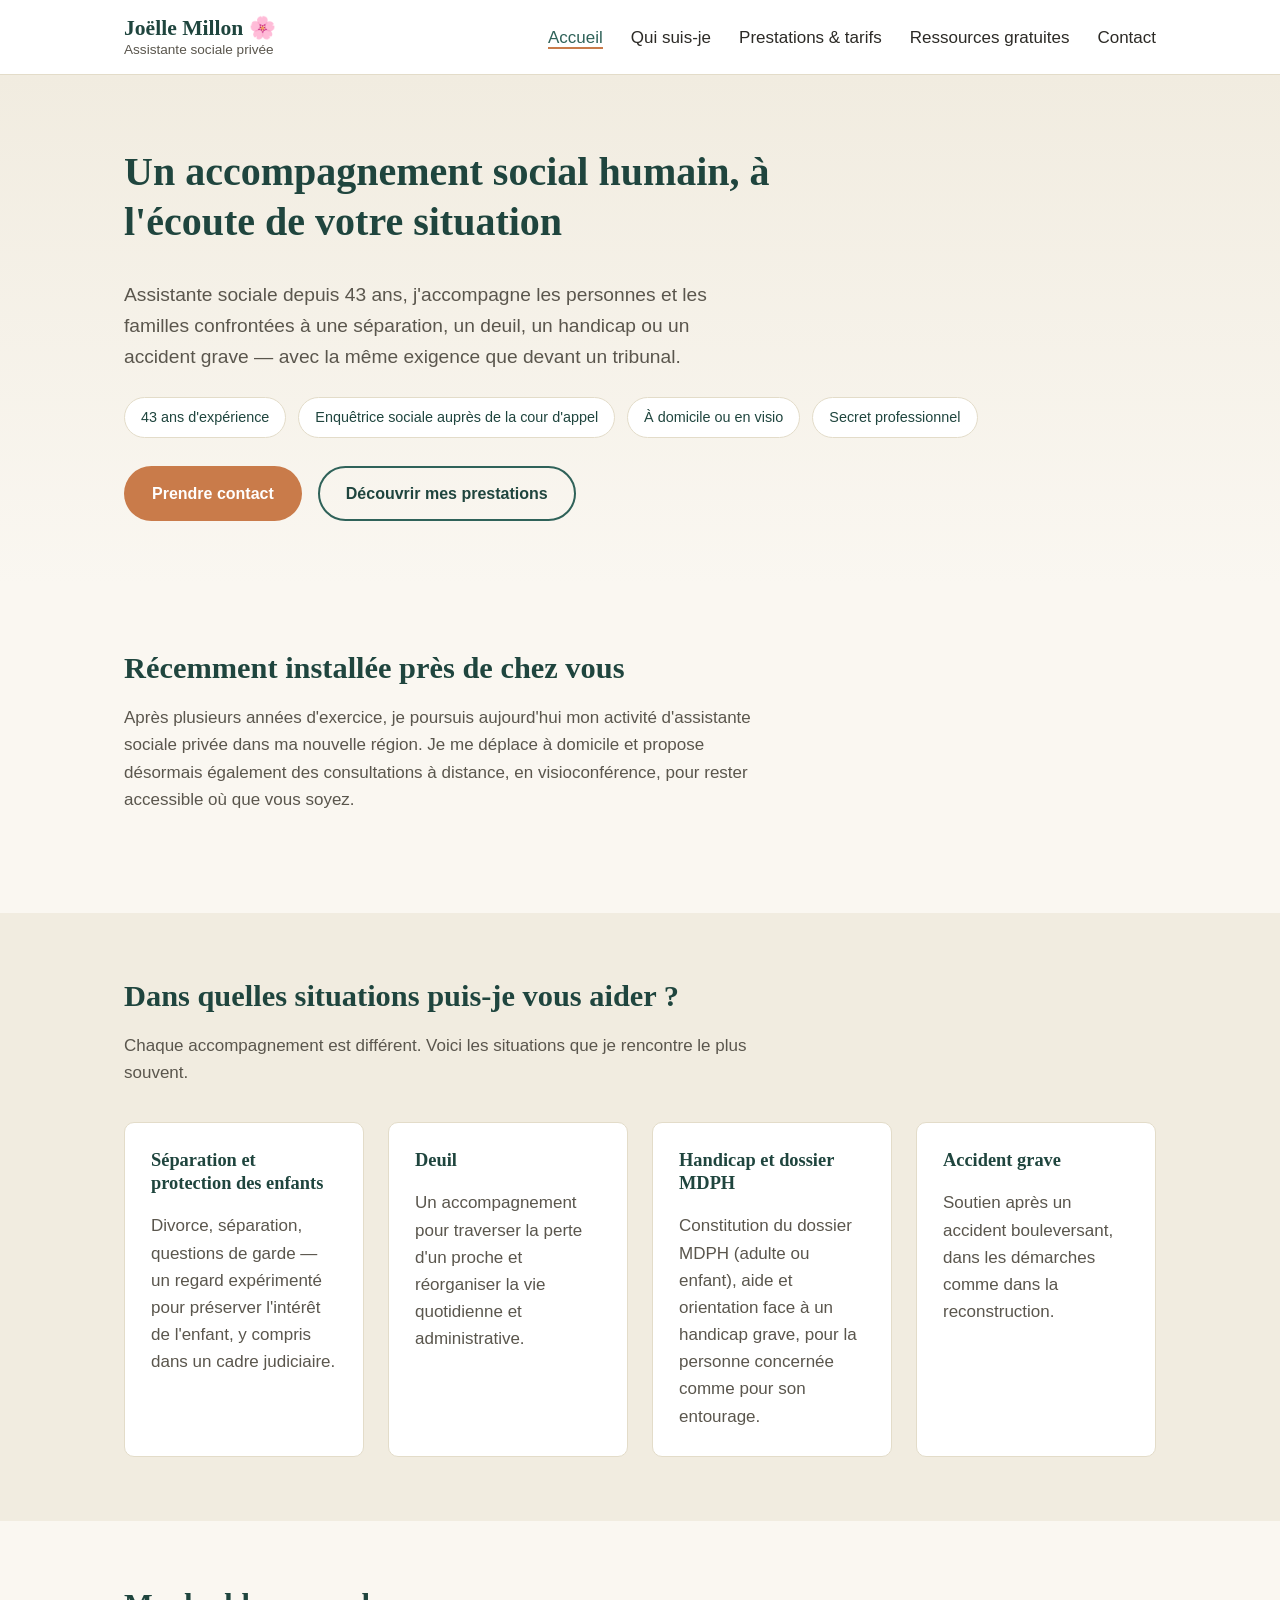
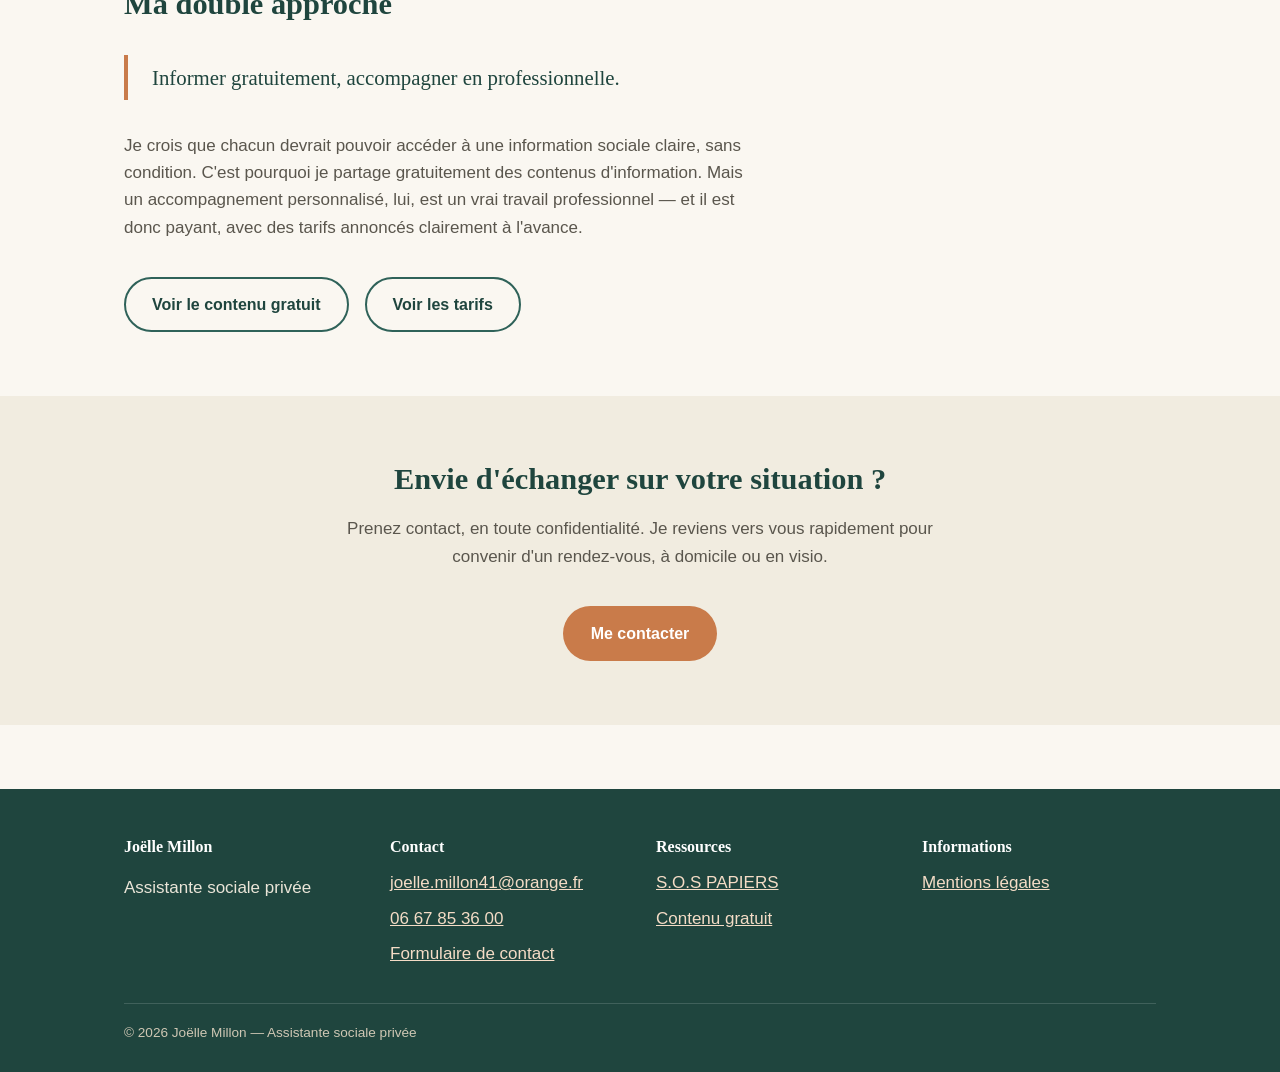
==== index.html @ df6d08ad "Ajoute le site as-privee de Joëlle Millon Import du site statique (accueil, à propos, prestations, r" ====
<!DOCTYPE html>
<html lang="fr">
<head>
<meta charset="UTF-8">
<meta name="viewport" content="width=device-width, initial-scale=1.0">
<title>Joëlle Millon — Assistante sociale privée</title>
<meta name="description" content="Assistante sociale depuis 43 ans : dossier MDPH, séparation, deuil, handicap, accident. Consultations à domicile ou en visio, en toute confidentialité.">
<link rel="icon" href="assets/img/favicon.svg" type="image/svg+xml">
<link rel="stylesheet" href="assets/css/style.css">
</head>
<body>

<header class="site-header">
  <div class="nav-wrap">
    <a href="index.html" class="brand">
      <span class="brand-name">Joëlle Millon 🌸</span>
      <span class="brand-tagline">Assistante sociale privée</span>
    </a>
    <button class="nav-toggle" aria-expanded="false" aria-label="Ouvrir le menu">☰ Menu</button>
    <nav class="main-nav">
      <ul>
        <li><a href="index.html" aria-current="page">Accueil</a></li>
        <li><a href="a-propos.html">Qui suis-je</a></li>
        <li><a href="prestations.html">Prestations &amp; tarifs</a></li>
        <li><a href="ressources.html">Ressources gratuites</a></li>
        <li><a href="contact.html">Contact</a></li>
      </ul>
    </nav>
  </div>
</header>

<main>

  <section class="hero">
    <div class="container">
      <h1>Un accompagnement social humain, à l'écoute de votre situation</h1>
      <p class="lead">Assistante sociale depuis 43 ans, j'accompagne les personnes et les familles confrontées à une séparation, un deuil, un handicap ou un accident grave — avec la même exigence que devant un tribunal.</p>
      <div class="hero-badges">
        <span class="badge">43 ans d'expérience</span>
        <span class="badge">Enquêtrice sociale auprès de la cour d'appel</span>
        <span class="badge">À domicile ou en visio</span>
        <span class="badge">Secret professionnel</span>
      </div>
      <div class="btn-row">
        <a href="contact.html" class="btn btn-primary">Prendre contact</a>
        <a href="prestations.html" class="btn btn-secondary">Découvrir mes prestations</a>
      </div>
    </div>
  </section>

  <section class="section">
    <div class="container">
      <h2 class="section-title">Récemment installée près de chez vous</h2>
      <p class="section-intro">Après plusieurs années d'exercice, je poursuis aujourd'hui mon activité d'assistante sociale privée dans ma nouvelle région. Je me déplace à domicile et propose désormais également des consultations à distance, en visioconférence, pour rester accessible où que vous soyez.</p>
    </div>
  </section>

  <section class="section section-alt">
    <div class="container">
      <h2 class="section-title">Dans quelles situations puis-je vous aider ?</h2>
      <p class="section-intro">Chaque accompagnement est différent. Voici les situations que je rencontre le plus souvent.</p>
      <div class="card-grid">
        <div class="card">
          <h3>Séparation et protection des enfants</h3>
          <p>Divorce, séparation, questions de garde — un regard expérimenté pour préserver l'intérêt de l'enfant, y compris dans un cadre judiciaire.</p>
        </div>
        <div class="card">
          <h3>Deuil</h3>
          <p>Un accompagnement pour traverser la perte d'un proche et réorganiser la vie quotidienne et administrative.</p>
        </div>
        <div class="card">
          <h3>Handicap et dossier MDPH</h3>
          <p>Constitution du dossier MDPH (adulte ou enfant), aide et orientation face à un handicap grave, pour la personne concernée comme pour son entourage.</p>
        </div>
        <div class="card">
          <h3>Accident grave</h3>
          <p>Soutien après un accident bouleversant, dans les démarches comme dans la reconstruction.</p>
        </div>
      </div>
    </div>
  </section>

  <section class="section">
    <div class="container">
      <h2 class="section-title">Ma double approche</h2>
      <blockquote class="pull-quote">Informer gratuitement, accompagner en professionnelle.</blockquote>
      <p class="section-intro">Je crois que chacun devrait pouvoir accéder à une information sociale claire, sans condition. C'est pourquoi je partage gratuitement des contenus d'information. Mais un accompagnement personnalisé, lui, est un vrai travail professionnel — et il est donc payant, avec des tarifs annoncés clairement à l'avance.</p>
      <div class="btn-row">
        <a href="ressources.html" class="btn btn-secondary">Voir le contenu gratuit</a>
        <a href="prestations.html" class="btn btn-secondary">Voir les tarifs</a>
      </div>
    </div>
  </section>

  <section class="section section-alt text-center">
    <div class="container">
      <h2 class="section-title">Envie d'échanger sur votre situation ?</h2>
      <p class="section-intro" style="margin-left:auto;margin-right:auto;">Prenez contact, en toute confidentialité. Je reviens vers vous rapidement pour convenir d'un rendez-vous, à domicile ou en visio.</p>
      <a href="contact.html" class="btn btn-primary">Me contacter</a>
    </div>
  </section>

</main>

<footer class="site-footer">
  <div class="container">
    <div class="footer-grid">
      <div>
        <h4>Joëlle Millon</h4>
        <p>Assistante sociale privée</p>
      </div>
      <div>
        <h4>Contact</h4>
        <ul>
          <li><a href="mailto:joelle.millon41@orange.fr">joelle.millon41@orange.fr</a></li>
          <li><a href="tel:+33667853600">06 67 85 36 00</a></li>
          <li><a href="contact.html">Formulaire de contact</a></li>
        </ul>
      </div>
      <div>
        <h4>Ressources</h4>
        <ul>
          <li><a href="https://www.youtube.com/@s.o.spapiers732" target="_blank" rel="noopener">S.O.S PAPIERS</a></li>
          <li><a href="ressources.html">Contenu gratuit</a></li>
        </ul>
      </div>
      <div>
        <h4>Informations</h4>
        <ul>
          <li><a href="mentions-legales.html">Mentions légales</a></li>
        </ul>
      </div>
    </div>
    <div class="footer-bottom">
      <span>&copy; 2026 Joëlle Millon — Assistante sociale privée</span>
    </div>
  </div>
</footer>

<script src="assets/js/main.js"></script>
</body>
</html>
---- assets/css/style.css ----
/* =========================================================
   Joëlle Millon — Assistante sociale privée
   Feuille de style principale
   ========================================================= */

:root {
  --color-bg: #faf7f1;
  --color-bg-alt: #f1ece0;
  --color-card: #ffffff;
  --color-text: #2c2a26;
  --color-text-light: #5a564d;
  --color-primary: #2f6259;
  --color-primary-dark: #1f453e;
  --color-accent: #c97b4a;
  --color-accent-dark: #a8623a;
  --color-border: #e3dcc9;
  --color-warning-bg: #fff4dd;
  --color-warning-border: #e8b64f;
  --font-heading: Georgia, "Times New Roman", serif;
  --font-body: -apple-system, BlinkMacSystemFont, "Segoe UI", Roboto, Helvetica, Arial, sans-serif;
  --max-width: 1080px;
  --radius: 10px;
}

* {
  box-sizing: border-box;
}

html {
  scroll-behavior: smooth;
}

html, body {
  max-width: 100%;
  overflow-x: hidden;
}

body {
  margin: 0;
  font-family: var(--font-body);
  color: var(--color-text);
  background: var(--color-bg);
  line-height: 1.6;
  font-size: 17px;
}

img {
  max-width: 100%;
  display: block;
}

a {
  color: var(--color-primary);
}

h1, h2, h3, h4 {
  font-family: var(--font-heading);
  color: var(--color-primary-dark);
  line-height: 1.25;
  margin-top: 0;
}

.container {
  max-width: var(--max-width);
  margin: 0 auto;
  padding: 0 24px;
}

.section {
  padding: 64px 0;
}

.section-alt {
  background: var(--color-bg-alt);
}

.section-title {
  font-size: 1.9rem;
  margin-bottom: 8px;
}

.section-intro {
  color: var(--color-text-light);
  max-width: 640px;
  margin-bottom: 36px;
}

/* ---------- Boîte "à compléter" ---------- */
.a-completer {
  background: var(--color-warning-bg);
  border: 1px solid var(--color-warning-border);
  border-radius: var(--radius);
  padding: 14px 18px;
  font-size: 0.95rem;
  color: #6b5a1f;
  margin: 16px 0;
}

.a-completer strong {
  color: #4d3f14;
}

/* ---------- En-tête / navigation ---------- */
.site-header {
  background: var(--color-card);
  border-bottom: 1px solid var(--color-border);
  position: sticky;
  top: 0;
  z-index: 50;
}

.nav-wrap {
  max-width: var(--max-width);
  margin: 0 auto;
  padding: 16px 24px;
  display: flex;
  align-items: center;
  justify-content: space-between;
}

.brand {
  display: flex;
  flex-direction: column;
  text-decoration: none;
  line-height: 1.2;
}

.brand-name {
  font-family: var(--font-heading);
  font-size: 1.35rem;
  color: var(--color-primary-dark);
  font-weight: bold;
}

.brand-tagline {
  font-size: 0.85rem;
  color: var(--color-text-light);
}

.nav-toggle {
  display: none;
  background: none;
  border: 1px solid var(--color-border);
  border-radius: 8px;
  padding: 8px 12px;
  font-size: 1rem;
  cursor: pointer;
}

.main-nav ul {
  list-style: none;
  display: flex;
  gap: 28px;
  margin: 0;
  padding: 0;
}

.main-nav a {
  text-decoration: none;
  color: var(--color-text);
  font-weight: 500;
}

.main-nav a:hover,
.main-nav a[aria-current="page"] {
  color: var(--color-primary);
  border-bottom: 2px solid var(--color-accent);
}

@media (max-width: 760px) {
  .nav-toggle {
    display: inline-block;
  }
  .main-nav {
    display: none;
    width: 100%;
  }
  .main-nav.is-open {
    display: block;
  }
  .main-nav ul {
    flex-direction: column;
    gap: 4px;
    padding: 12px 0;
  }
  .main-nav a {
    display: block;
    padding: 10px 0;
  }
  .nav-wrap {
    flex-wrap: wrap;
  }
}

/* ---------- Bouton ---------- */
.btn {
  display: inline-block;
  padding: 13px 26px;
  border-radius: 999px;
  text-decoration: none;
  font-weight: 600;
  border: 2px solid transparent;
  cursor: pointer;
  font-size: 1rem;
}

.btn-primary {
  background: var(--color-accent);
  color: #fff;
}

.btn-primary:hover {
  background: var(--color-accent-dark);
}

.btn-secondary {
  background: transparent;
  border-color: var(--color-primary);
  color: var(--color-primary-dark);
}

.btn-secondary:hover {
  background: var(--color-primary);
  color: #fff;
}

.btn-row {
  display: flex;
  gap: 16px;
  flex-wrap: wrap;
  margin-top: 28px;
}

/* ---------- Hero ---------- */
.hero {
  padding: 72px 0 64px;
  background: linear-gradient(180deg, var(--color-bg-alt), var(--color-bg));
}

.hero h1 {
  font-size: 2.5rem;
  max-width: 760px;
}

.hero p.lead {
  font-size: 1.2rem;
  color: var(--color-text-light);
  max-width: 620px;
}

@media (max-width: 600px) {
  .hero h1 {
    font-size: 1.9rem;
  }
  .hero p.lead {
    font-size: 1.05rem;
  }
  .section-title {
    font-size: 1.5rem;
  }
}

.hero-badges {
  display: flex;
  flex-wrap: wrap;
  gap: 12px;
  margin-top: 24px;
}

.badge {
  background: var(--color-card);
  border: 1px solid var(--color-border);
  border-radius: 999px;
  padding: 8px 16px;
  font-size: 0.9rem;
  color: var(--color-primary-dark);
}

/* ---------- Cartes ---------- */
.card-grid {
  display: grid;
  grid-template-columns: repeat(auto-fit, minmax(240px, 1fr));
  gap: 24px;
}

.card {
  background: var(--color-card);
  border: 1px solid var(--color-border);
  border-radius: var(--radius);
  padding: 26px;
}

.card h3 {
  font-size: 1.15rem;
  margin-bottom: 10px;
}

.card p {
  color: var(--color-text-light);
  margin-bottom: 0;
}

/* ---------- Citation / mise en avant ---------- */
.pull-quote {
  border-left: 4px solid var(--color-accent);
  padding: 6px 0 6px 24px;
  font-family: var(--font-heading);
  font-size: 1.3rem;
  color: var(--color-primary-dark);
  margin: 32px 0;
}

/* ---------- Tableau tarifs ---------- */
.table-scroll {
  overflow-x: auto;
}

.pricing-table {
  width: 100%;
  border-collapse: collapse;
  background: var(--color-card);
  border-radius: var(--radius);
  overflow: hidden;
  border: 1px solid var(--color-border);
}

.pricing-table th,
.pricing-table td {
  text-align: left;
  padding: 16px 20px;
  border-bottom: 1px solid var(--color-border);
}

.pricing-table th {
  background: var(--color-primary);
  color: #fff;
  font-family: var(--font-heading);
  font-weight: normal;
}

.pricing-table tr:last-child td {
  border-bottom: none;
}

.price {
  font-weight: bold;
  color: var(--color-accent-dark);
  white-space: nowrap;
}

/* ---------- Formulaire ---------- */
form {
  max-width: 640px;
}

.form-field {
  margin-bottom: 20px;
}

label {
  display: block;
  font-weight: 600;
  margin-bottom: 6px;
}

input[type="text"],
input[type="email"],
input[type="tel"],
select,
textarea {
  width: 100%;
  padding: 12px 14px;
  border: 1px solid var(--color-border);
  border-radius: 8px;
  font-family: inherit;
  font-size: 1rem;
  background: var(--color-card);
  color: var(--color-text);
}

textarea {
  min-height: 150px;
  resize: vertical;
}

.form-hint {
  font-size: 0.88rem;
  color: var(--color-text-light);
  margin-top: 4px;
}

.checkbox-field {
  display: flex;
  align-items: flex-start;
  gap: 10px;
}

.checkbox-field input {
  margin-top: 5px;
}

/* ---------- Liste de vérification ---------- */
.checklist {
  padding-left: 0;
  list-style: none;
}

.checklist li {
  padding-left: 30px;
  position: relative;
  margin-bottom: 12px;
}

.checklist li::before {
  content: "✓";
  position: absolute;
  left: 0;
  color: var(--color-primary);
  font-weight: bold;
}

/* ---------- Pied de page ---------- */
.site-footer {
  background: var(--color-primary-dark);
  color: #eae5d8;
  padding: 48px 0 28px;
  margin-top: 64px;
}

.site-footer a {
  color: #f4dcc6;
}

.footer-grid {
  display: grid;
  grid-template-columns: repeat(auto-fit, minmax(200px, 1fr));
  gap: 32px;
  margin-bottom: 28px;
}

.footer-grid h4 {
  color: #fff;
  font-size: 1rem;
  margin-bottom: 12px;
}

.footer-grid ul {
  list-style: none;
  padding: 0;
  margin: 0;
}

.footer-grid li {
  margin-bottom: 8px;
}

.footer-bottom {
  border-top: 1px solid rgba(255,255,255,0.15);
  padding-top: 18px;
  font-size: 0.85rem;
  color: #cfc7b4;
  display: flex;
  flex-wrap: wrap;
  gap: 8px 20px;
  justify-content: space-between;
}

/* ---------- Utilitaires ---------- */
.text-center {
  text-align: center;
}

.mt-0 { margin-top: 0; }
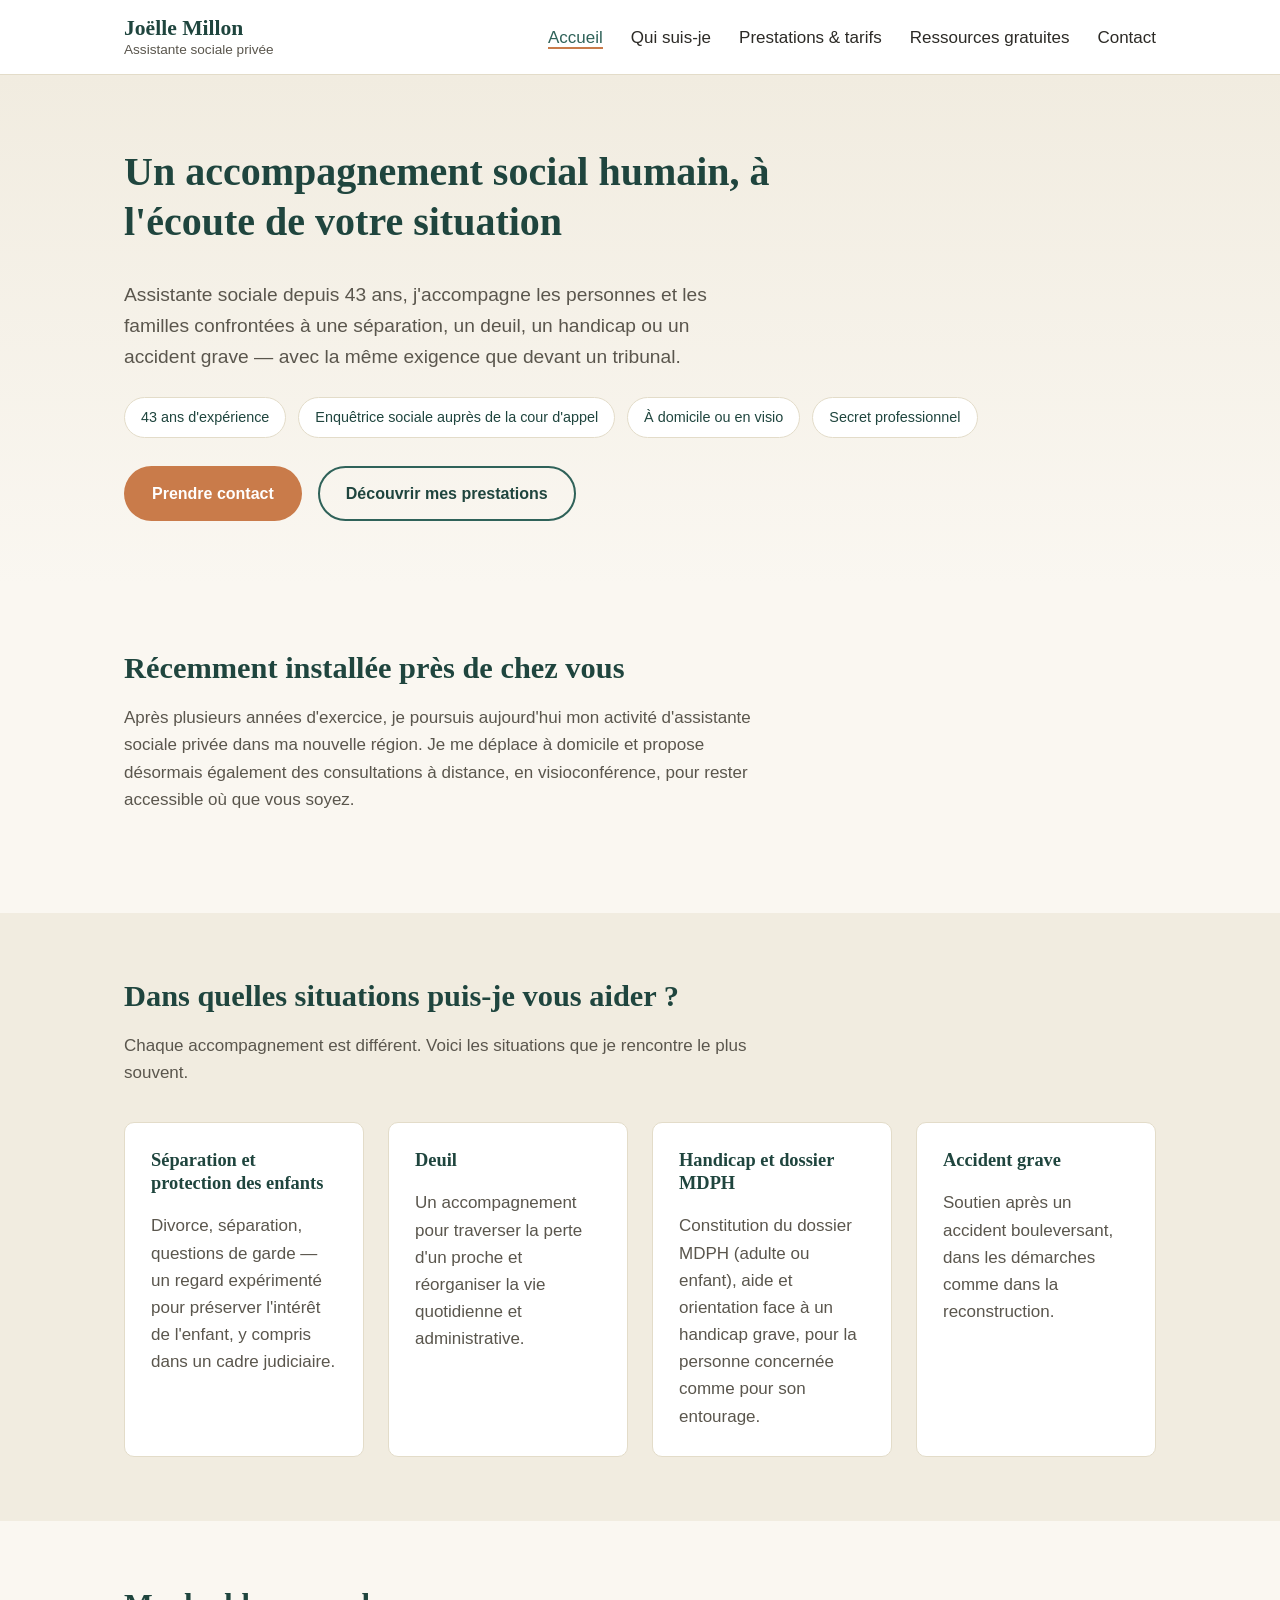
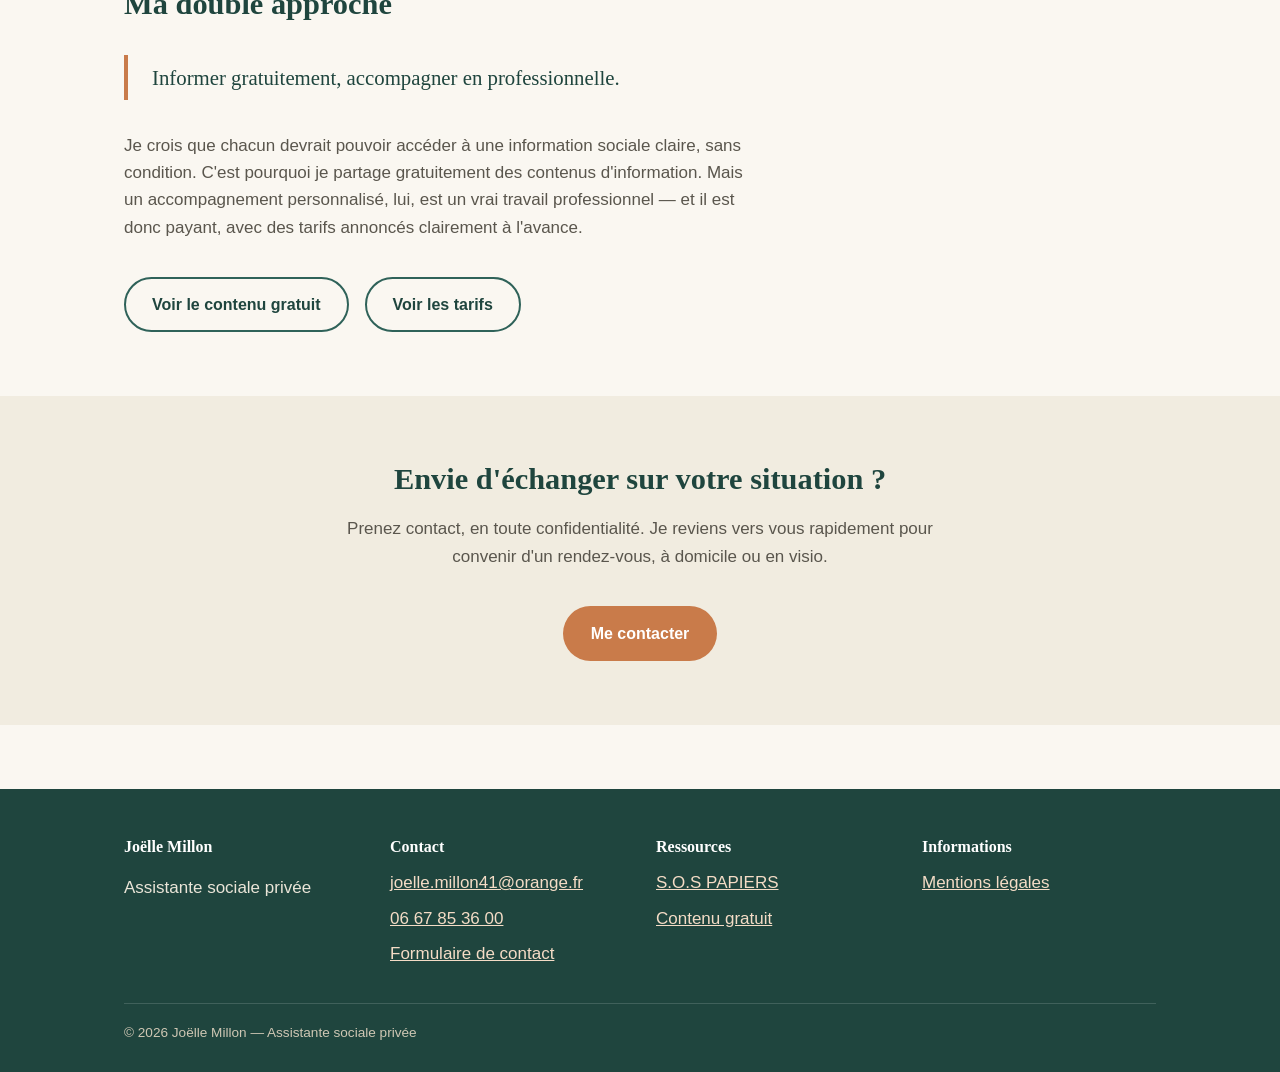
==== commit 95af1a69: "Add files via upload Mise en ligne du site" ====
--- a/index.html
+++ b/index.html
@@ -13,7 +13,7 @@
 <header class="site-header">
   <div class="nav-wrap">
     <a href="index.html" class="brand">
-      <span class="brand-name">Joëlle Millon 🌸</span>
+      <span class="brand-name">Joëlle Millon</span>
       <span class="brand-tagline">Assistante sociale privée</span>
     </a>
     <button class="nav-toggle" aria-expanded="false" aria-label="Ouvrir le menu">☰ Menu</button>
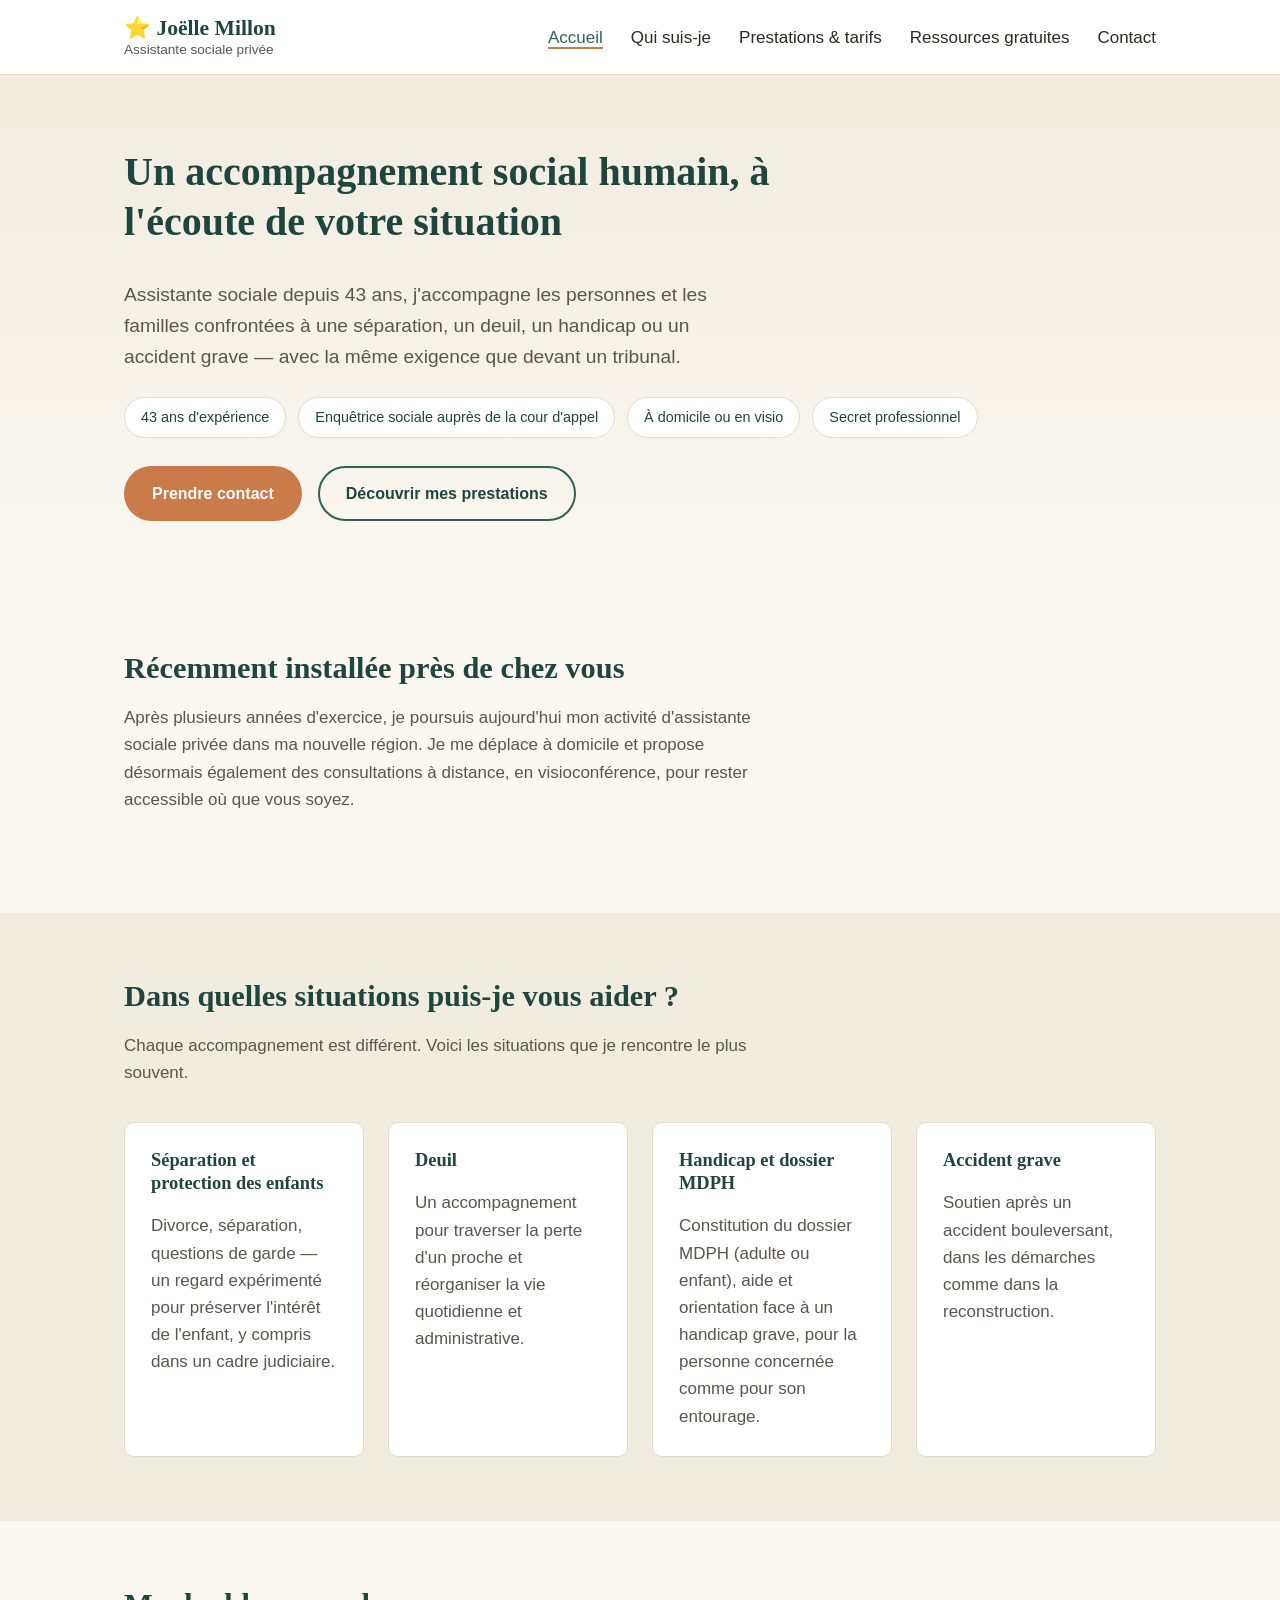
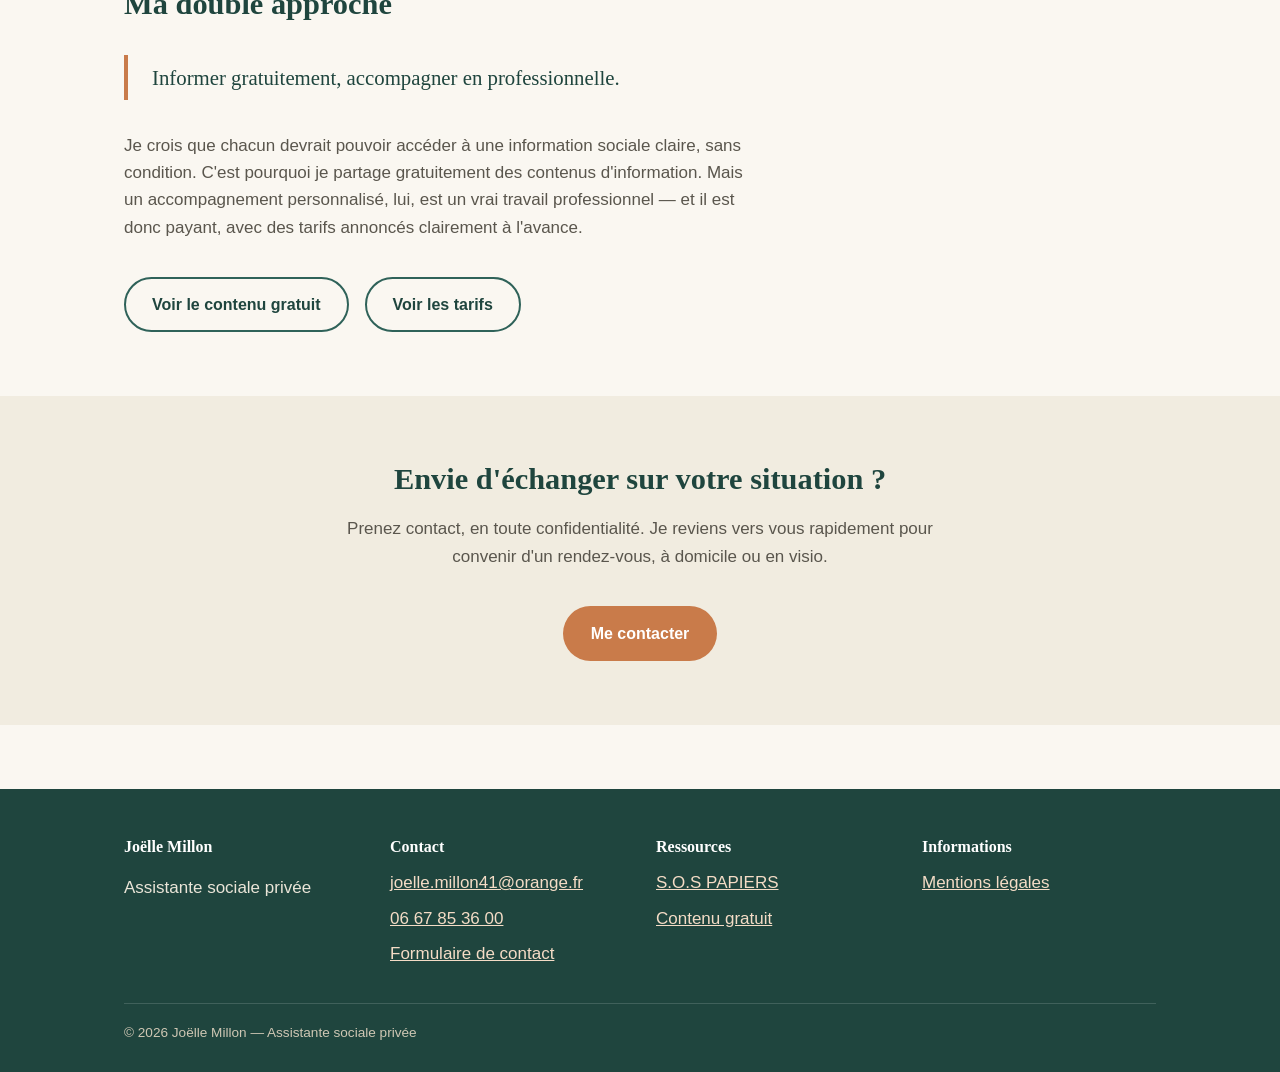
==== commit a9f1938c: "Test: ajout d'une étoile devant le nom dans le header" ====
--- a/index.html
+++ b/index.html
@@ -13,7 +13,7 @@
 <header class="site-header">
   <div class="nav-wrap">
     <a href="index.html" class="brand">
-      <span class="brand-name">Joëlle Millon</span>
+      <span class="brand-name">⭐ Joëlle Millon</span>
       <span class="brand-tagline">Assistante sociale privée</span>
     </a>
     <button class="nav-toggle" aria-expanded="false" aria-label="Ouvrir le menu">☰ Menu</button>
--- a/assets/css/style.css
+++ b/assets/css/style.css
@@ -470,4 +470,948 @@
   text-align: center;
 }
 
+.mt-0 { margin-top: 0; }/* =========================================================
+   Joëlle Millon — Assistante sociale privée
+   Feuille de style principale
+   ========================================================= */
+
+:root {
+  --color-bg: #faf7f1;
+  --color-bg-alt: #f1ece0;
+  --color-card: #ffffff;
+  --color-text: #2c2a26;
+  --color-text-light: #5a564d;
+  --color-primary: #2f6259;
+  --color-primary-dark: #1f453e;
+  --color-accent: #c97b4a;
+  --color-accent-dark: #a8623a;
+  --color-border: #e3dcc9;
+  --color-warning-bg: #fff4dd;
+  --color-warning-border: #e8b64f;
+  --font-heading: Georgia, "Times New Roman", serif;
+  --font-body: -apple-system, BlinkMacSystemFont, "Segoe UI", Roboto, Helvetica, Arial, sans-serif;
+  --max-width: 1080px;
+  --radius: 10px;
+}
+
+* {
+  box-sizing: border-box;
+}
+
+html {
+  scroll-behavior: smooth;
+}
+
+html, body {
+  max-width: 100%;
+  overflow-x: hidden;
+}
+
+body {
+  margin: 0;
+  font-family: var(--font-body);
+  color: var(--color-text);
+  background: var(--color-bg);
+  line-height: 1.6;
+  font-size: 17px;
+}
+
+img {
+  max-width: 100%;
+  display: block;
+}
+
+a {
+  color: var(--color-primary);
+}
+
+h1, h2, h3, h4 {
+  font-family: var(--font-heading);
+  color: var(--color-primary-dark);
+  line-height: 1.25;
+  margin-top: 0;
+}
+
+.container {
+  max-width: var(--max-width);
+  margin: 0 auto;
+  padding: 0 24px;
+}
+
+.section {
+  padding: 64px 0;
+}
+
+.section-alt {
+  background: var(--color-bg-alt);
+}
+
+.section-title {
+  font-size: 1.9rem;
+  margin-bottom: 8px;
+}
+
+.section-intro {
+  color: var(--color-text-light);
+  max-width: 640px;
+  margin-bottom: 36px;
+}
+
+/* ---------- Boîte "à compléter" ---------- */
+.a-completer {
+  background: var(--color-warning-bg);
+  border: 1px solid var(--color-warning-border);
+  border-radius: var(--radius);
+  padding: 14px 18px;
+  font-size: 0.95rem;
+  color: #6b5a1f;
+  margin: 16px 0;
+}
+
+.a-completer strong {
+  color: #4d3f14;
+}
+
+/* ---------- En-tête / navigation ---------- */
+.site-header {
+  background: var(--color-card);
+  border-bottom: 1px solid var(--color-border);
+  position: sticky;
+  top: 0;
+  z-index: 50;
+}
+
+.nav-wrap {
+  max-width: var(--max-width);
+  margin: 0 auto;
+  padding: 16px 24px;
+  display: flex;
+  align-items: center;
+  justify-content: space-between;
+}
+
+.brand {
+  display: flex;
+  flex-direction: column;
+  text-decoration: none;
+  line-height: 1.2;
+}
+
+.brand-name {
+  font-family: var(--font-heading);
+  font-size: 1.35rem;
+  color: var(--color-primary-dark);
+  font-weight: bold;
+}
+
+.brand-tagline {
+  font-size: 0.85rem;
+  color: var(--color-text-light);
+}
+
+.nav-toggle {
+  display: none;
+  background: none;
+  border: 1px solid var(--color-border);
+  border-radius: 8px;
+  padding: 8px 12px;
+  font-size: 1rem;
+  cursor: pointer;
+}
+
+.main-nav ul {
+  list-style: none;
+  display: flex;
+  gap: 28px;
+  margin: 0;
+  padding: 0;
+}
+
+.main-nav a {
+  text-decoration: none;
+  color: var(--color-text);
+  font-weight: 500;
+}
+
+.main-nav a:hover,
+.main-nav a[aria-current="page"] {
+  color: var(--color-primary);
+  border-bottom: 2px solid var(--color-accent);
+}
+
+@media (max-width: 760px) {
+  .nav-toggle {
+    display: inline-block;
+  }
+  .main-nav {
+    display: none;
+    width: 100%;
+  }
+  .main-nav.is-open {
+    display: block;
+  }
+  .main-nav ul {
+    flex-direction: column;
+    gap: 4px;
+    padding: 12px 0;
+  }
+  .main-nav a {
+    display: block;
+    padding: 10px 0;
+  }
+  .nav-wrap {
+    flex-wrap: wrap;
+  }
+}
+
+/* ---------- Bouton ---------- */
+.btn {
+  display: inline-block;
+  padding: 13px 26px;
+  border-radius: 999px;
+  text-decoration: none;
+  font-weight: 600;
+  border: 2px solid transparent;
+  cursor: pointer;
+  font-size: 1rem;
+}
+
+.btn-primary {
+  background: var(--color-accent);
+  color: #fff;
+}
+
+.btn-primary:hover {
+  background: var(--color-accent-dark);
+}
+
+.btn-secondary {
+  background: transparent;
+  border-color: var(--color-primary);
+  color: var(--color-primary-dark);
+}
+
+.btn-secondary:hover {
+  background: var(--color-primary);
+  color: #fff;
+}
+
+.btn-row {
+  display: flex;
+  gap: 16px;
+  flex-wrap: wrap;
+  margin-top: 28px;
+}
+
+/* ---------- Hero ---------- */
+.hero {
+  padding: 72px 0 64px;
+  background: linear-gradient(180deg, var(--color-bg-alt), var(--color-bg));
+}
+
+.hero h1 {
+  font-size: 2.5rem;
+  max-width: 760px;
+}
+
+.hero p.lead {
+  font-size: 1.2rem;
+  color: var(--color-text-light);
+  max-width: 620px;
+}
+
+@media (max-width: 600px) {
+  .hero h1 {
+    font-size: 1.9rem;
+  }
+  .hero p.lead {
+    font-size: 1.05rem;
+  }
+  .section-title {
+    font-size: 1.5rem;
+  }
+}
+
+.hero-badges {
+  display: flex;
+  flex-wrap: wrap;
+  gap: 12px;
+  margin-top: 24px;
+}
+
+.badge {
+  background: var(--color-card);
+  border: 1px solid var(--color-border);
+  border-radius: 999px;
+  padding: 8px 16px;
+  font-size: 0.9rem;
+  color: var(--color-primary-dark);
+}
+
+/* ---------- Cartes ---------- */
+.card-grid {
+  display: grid;
+  grid-template-columns: repeat(auto-fit, minmax(240px, 1fr));
+  gap: 24px;
+}
+
+.card {
+  background: var(--color-card);
+  border: 1px solid var(--color-border);
+  border-radius: var(--radius);
+  padding: 26px;
+}
+
+.card h3 {
+  font-size: 1.15rem;
+  margin-bottom: 10px;
+}
+
+.card p {
+  color: var(--color-text-light);
+  margin-bottom: 0;
+}
+
+/* ---------- Citation / mise en avant ---------- */
+.pull-quote {
+  border-left: 4px solid var(--color-accent);
+  padding: 6px 0 6px 24px;
+  font-family: var(--font-heading);
+  font-size: 1.3rem;
+  color: var(--color-primary-dark);
+  margin: 32px 0;
+}
+
+/* ---------- Tableau tarifs ---------- */
+.table-scroll {
+  overflow-x: auto;
+}
+
+.pricing-table {
+  width: 100%;
+  border-collapse: collapse;
+  background: var(--color-card);
+  border-radius: var(--radius);
+  overflow: hidden;
+  border: 1px solid var(--color-border);
+}
+
+.pricing-table th,
+.pricing-table td {
+  text-align: left;
+  padding: 16px 20px;
+  border-bottom: 1px solid var(--color-border);
+}
+
+.pricing-table th {
+  background: var(--color-primary);
+  color: #fff;
+  font-family: var(--font-heading);
+  font-weight: normal;
+}
+
+.pricing-table tr:last-child td {
+  border-bottom: none;
+}
+
+.price {
+  font-weight: bold;
+  color: var(--color-accent-dark);
+  white-space: nowrap;
+}
+
+/* ---------- Formulaire ---------- */
+form {
+  max-width: 640px;
+}
+
+.form-field {
+  margin-bottom: 20px;
+}
+
+label {
+  display: block;
+  font-weight: 600;
+  margin-bottom: 6px;
+}
+
+input[type="text"],
+input[type="email"],
+input[type="tel"],
+select,
+textarea {
+  width: 100%;
+  padding: 12px 14px;
+  border: 1px solid var(--color-border);
+  border-radius: 8px;
+  font-family: inherit;
+  font-size: 1rem;
+  background: var(--color-card);
+  color: var(--color-text);
+}
+
+textarea {
+  min-height: 150px;
+  resize: vertical;
+}
+
+.form-hint {
+  font-size: 0.88rem;
+  color: var(--color-text-light);
+  margin-top: 4px;
+}
+
+.checkbox-field {
+  display: flex;
+  align-items: flex-start;
+  gap: 10px;
+}
+
+.checkbox-field input {
+  margin-top: 5px;
+}
+
+/* ---------- Liste de vérification ---------- */
+.checklist {
+  padding-left: 0;
+  list-style: none;
+}
+
+.checklist li {
+  padding-left: 30px;
+  position: relative;
+  margin-bottom: 12px;
+}
+
+.checklist li::before {
+  content: "✓";
+  position: absolute;
+  left: 0;
+  color: var(--color-primary);
+  font-weight: bold;
+}
+
+/* ---------- Pied de page ---------- */
+.site-footer {
+  background: var(--color-primary-dark);
+  color: #eae5d8;
+  padding: 48px 0 28px;
+  margin-top: 64px;
+}
+
+.site-footer a {
+  color: #f4dcc6;
+}
+
+.footer-grid {
+  display: grid;
+  grid-template-columns: repeat(auto-fit, minmax(200px, 1fr));
+  gap: 32px;
+  margin-bottom: 28px;
+}
+
+.footer-grid h4 {
+  color: #fff;
+  font-size: 1rem;
+  margin-bottom: 12px;
+}
+
+.footer-grid ul {
+  list-style: none;
+  padding: 0;
+  margin: 0;
+}
+
+.footer-grid li {
+  margin-bottom: 8px;
+}
+
+.footer-bottom {
+  border-top: 1px solid rgba(255,255,255,0.15);
+  padding-top: 18px;
+  font-size: 0.85rem;
+  color: #cfc7b4;
+  display: flex;
+  flex-wrap: wrap;
+  gap: 8px 20px;
+  justify-content: space-between;
+}
+
+/* ---------- Utilitaires ---------- */
+.text-center {
+  text-align: center;
+}
+
+.mt-0 { margin-top: 0; }/* =========================================================
+   Joëlle Millon — Assistante sociale privée
+   Feuille de style principale
+   ========================================================= */
+
+:root {
+  --color-bg: #faf7f1;
+  --color-bg-alt: #f1ece0;
+  --color-card: #ffffff;
+  --color-text: #2c2a26;
+  --color-text-light: #5a564d;
+  --color-primary: #2f6259;
+  --color-primary-dark: #1f453e;
+  --color-accent: #c97b4a;
+  --color-accent-dark: #a8623a;
+  --color-border: #e3dcc9;
+  --color-warning-bg: #fff4dd;
+  --color-warning-border: #e8b64f;
+  --font-heading: Georgia, "Times New Roman", serif;
+  --font-body: -apple-system, BlinkMacSystemFont, "Segoe UI", Roboto, Helvetica, Arial, sans-serif;
+  --max-width: 1080px;
+  --radius: 10px;
+}
+
+* {
+  box-sizing: border-box;
+}
+
+html {
+  scroll-behavior: smooth;
+}
+
+html, body {
+  max-width: 100%;
+  overflow-x: hidden;
+}
+
+body {
+  margin: 0;
+  font-family: var(--font-body);
+  color: var(--color-text);
+  background: var(--color-bg);
+  line-height: 1.6;
+  font-size: 17px;
+}
+
+img {
+  max-width: 100%;
+  display: block;
+}
+
+a {
+  color: var(--color-primary);
+}
+
+h1, h2, h3, h4 {
+  font-family: var(--font-heading);
+  color: var(--color-primary-dark);
+  line-height: 1.25;
+  margin-top: 0;
+}
+
+.container {
+  max-width: var(--max-width);
+  margin: 0 auto;
+  padding: 0 24px;
+}
+
+.section {
+  padding: 64px 0;
+}
+
+.section-alt {
+  background: var(--color-bg-alt);
+}
+
+.section-title {
+  font-size: 1.9rem;
+  margin-bottom: 8px;
+}
+
+.section-intro {
+  color: var(--color-text-light);
+  max-width: 640px;
+  margin-bottom: 36px;
+}
+
+/* ---------- Boîte "à compléter" ---------- */
+.a-completer {
+  background: var(--color-warning-bg);
+  border: 1px solid var(--color-warning-border);
+  border-radius: var(--radius);
+  padding: 14px 18px;
+  font-size: 0.95rem;
+  color: #6b5a1f;
+  margin: 16px 0;
+}
+
+.a-completer strong {
+  color: #4d3f14;
+}
+
+/* ---------- En-tête / navigation ---------- */
+.site-header {
+  background: var(--color-card);
+  border-bottom: 1px solid var(--color-border);
+  position: sticky;
+  top: 0;
+  z-index: 50;
+}
+
+.nav-wrap {
+  max-width: var(--max-width);
+  margin: 0 auto;
+  padding: 16px 24px;
+  display: flex;
+  align-items: center;
+  justify-content: space-between;
+}
+
+.brand {
+  display: flex;
+  flex-direction: column;
+  text-decoration: none;
+  line-height: 1.2;
+}
+
+.brand-name {
+  font-family: var(--font-heading);
+  font-size: 1.35rem;
+  color: var(--color-primary-dark);
+  font-weight: bold;
+}
+
+.brand-tagline {
+  font-size: 0.85rem;
+  color: var(--color-text-light);
+}
+
+.nav-toggle {
+  display: none;
+  background: none;
+  border: 1px solid var(--color-border);
+  border-radius: 8px;
+  padding: 8px 12px;
+  font-size: 1rem;
+  cursor: pointer;
+}
+
+.main-nav ul {
+  list-style: none;
+  display: flex;
+  gap: 28px;
+  margin: 0;
+  padding: 0;
+}
+
+.main-nav a {
+  text-decoration: none;
+  color: var(--color-text);
+  font-weight: 500;
+}
+
+.main-nav a:hover,
+.main-nav a[aria-current="page"] {
+  color: var(--color-primary);
+  border-bottom: 2px solid var(--color-accent);
+}
+
+@media (max-width: 760px) {
+  .nav-toggle {
+    display: inline-block;
+  }
+  .main-nav {
+    display: none;
+    width: 100%;
+  }
+  .main-nav.is-open {
+    display: block;
+  }
+  .main-nav ul {
+    flex-direction: column;
+    gap: 4px;
+    padding: 12px 0;
+  }
+  .main-nav a {
+    display: block;
+    padding: 10px 0;
+  }
+  .nav-wrap {
+    flex-wrap: wrap;
+  }
+}
+
+/* ---------- Bouton ---------- */
+.btn {
+  display: inline-block;
+  padding: 13px 26px;
+  border-radius: 999px;
+  text-decoration: none;
+  font-weight: 600;
+  border: 2px solid transparent;
+  cursor: pointer;
+  font-size: 1rem;
+}
+
+.btn-primary {
+  background: var(--color-accent);
+  color: #fff;
+}
+
+.btn-primary:hover {
+  background: var(--color-accent-dark);
+}
+
+.btn-secondary {
+  background: transparent;
+  border-color: var(--color-primary);
+  color: var(--color-primary-dark);
+}
+
+.btn-secondary:hover {
+  background: var(--color-primary);
+  color: #fff;
+}
+
+.btn-row {
+  display: flex;
+  gap: 16px;
+  flex-wrap: wrap;
+  margin-top: 28px;
+}
+
+/* ---------- Hero ---------- */
+.hero {
+  padding: 72px 0 64px;
+  background: linear-gradient(180deg, var(--color-bg-alt), var(--color-bg));
+}
+
+.hero h1 {
+  font-size: 2.5rem;
+  max-width: 760px;
+}
+
+.hero p.lead {
+  font-size: 1.2rem;
+  color: var(--color-text-light);
+  max-width: 620px;
+}
+
+@media (max-width: 600px) {
+  .hero h1 {
+    font-size: 1.9rem;
+  }
+  .hero p.lead {
+    font-size: 1.05rem;
+  }
+  .section-title {
+    font-size: 1.5rem;
+  }
+}
+
+.hero-badges {
+  display: flex;
+  flex-wrap: wrap;
+  gap: 12px;
+  margin-top: 24px;
+}
+
+.badge {
+  background: var(--color-card);
+  border: 1px solid var(--color-border);
+  border-radius: 999px;
+  padding: 8px 16px;
+  font-size: 0.9rem;
+  color: var(--color-primary-dark);
+}
+
+/* ---------- Cartes ---------- */
+.card-grid {
+  display: grid;
+  grid-template-columns: repeat(auto-fit, minmax(240px, 1fr));
+  gap: 24px;
+}
+
+.card {
+  background: var(--color-card);
+  border: 1px solid var(--color-border);
+  border-radius: var(--radius);
+  padding: 26px;
+}
+
+.card h3 {
+  font-size: 1.15rem;
+  margin-bottom: 10px;
+}
+
+.card p {
+  color: var(--color-text-light);
+  margin-bottom: 0;
+}
+
+/* ---------- Citation / mise en avant ---------- */
+.pull-quote {
+  border-left: 4px solid var(--color-accent);
+  padding: 6px 0 6px 24px;
+  font-family: var(--font-heading);
+  font-size: 1.3rem;
+  color: var(--color-primary-dark);
+  margin: 32px 0;
+}
+
+/* ---------- Tableau tarifs ---------- */
+.table-scroll {
+  overflow-x: auto;
+}
+
+.pricing-table {
+  width: 100%;
+  border-collapse: collapse;
+  background: var(--color-card);
+  border-radius: var(--radius);
+  overflow: hidden;
+  border: 1px solid var(--color-border);
+}
+
+.pricing-table th,
+.pricing-table td {
+  text-align: left;
+  padding: 16px 20px;
+  border-bottom: 1px solid var(--color-border);
+}
+
+.pricing-table th {
+  background: var(--color-primary);
+  color: #fff;
+  font-family: var(--font-heading);
+  font-weight: normal;
+}
+
+.pricing-table tr:last-child td {
+  border-bottom: none;
+}
+
+.price {
+  font-weight: bold;
+  color: var(--color-accent-dark);
+  white-space: nowrap;
+}
+
+/* ---------- Formulaire ---------- */
+form {
+  max-width: 640px;
+}
+
+.form-field {
+  margin-bottom: 20px;
+}
+
+label {
+  display: block;
+  font-weight: 600;
+  margin-bottom: 6px;
+}
+
+input[type="text"],
+input[type="email"],
+input[type="tel"],
+select,
+textarea {
+  width: 100%;
+  padding: 12px 14px;
+  border: 1px solid var(--color-border);
+  border-radius: 8px;
+  font-family: inherit;
+  font-size: 1rem;
+  background: var(--color-card);
+  color: var(--color-text);
+}
+
+textarea {
+  min-height: 150px;
+  resize: vertical;
+}
+
+.form-hint {
+  font-size: 0.88rem;
+  color: var(--color-text-light);
+  margin-top: 4px;
+}
+
+.checkbox-field {
+  display: flex;
+  align-items: flex-start;
+  gap: 10px;
+}
+
+.checkbox-field input {
+  margin-top: 5px;
+}
+
+/* ---------- Liste de vérification ---------- */
+.checklist {
+  padding-left: 0;
+  list-style: none;
+}
+
+.checklist li {
+  padding-left: 30px;
+  position: relative;
+  margin-bottom: 12px;
+}
+
+.checklist li::before {
+  content: "✓";
+  position: absolute;
+  left: 0;
+  color: var(--color-primary);
+  font-weight: bold;
+}
+
+/* ---------- Pied de page ---------- */
+.site-footer {
+  background: var(--color-primary-dark);
+  color: #eae5d8;
+  padding: 48px 0 28px;
+  margin-top: 64px;
+}
+
+.site-footer a {
+  color: #f4dcc6;
+}
+
+.footer-grid {
+  display: grid;
+  grid-template-columns: repeat(auto-fit, minmax(200px, 1fr));
+  gap: 32px;
+  margin-bottom: 28px;
+}
+
+.footer-grid h4 {
+  color: #fff;
+  font-size: 1rem;
+  margin-bottom: 12px;
+}
+
+.footer-grid ul {
+  list-style: none;
+  padding: 0;
+  margin: 0;
+}
+
+.footer-grid li {
+  margin-bottom: 8px;
+}
+
+.footer-bottom {
+  border-top: 1px solid rgba(255,255,255,0.15);
+  padding-top: 18px;
+  font-size: 0.85rem;
+  color: #cfc7b4;
+  display: flex;
+  flex-wrap: wrap;
+  gap: 8px 20px;
+  justify-content: space-between;
+}
+
+/* ---------- Utilitaires ---------- */
+.text-center {
+  text-align: center;
+}
+
 .mt-0 { margin-top: 0; }
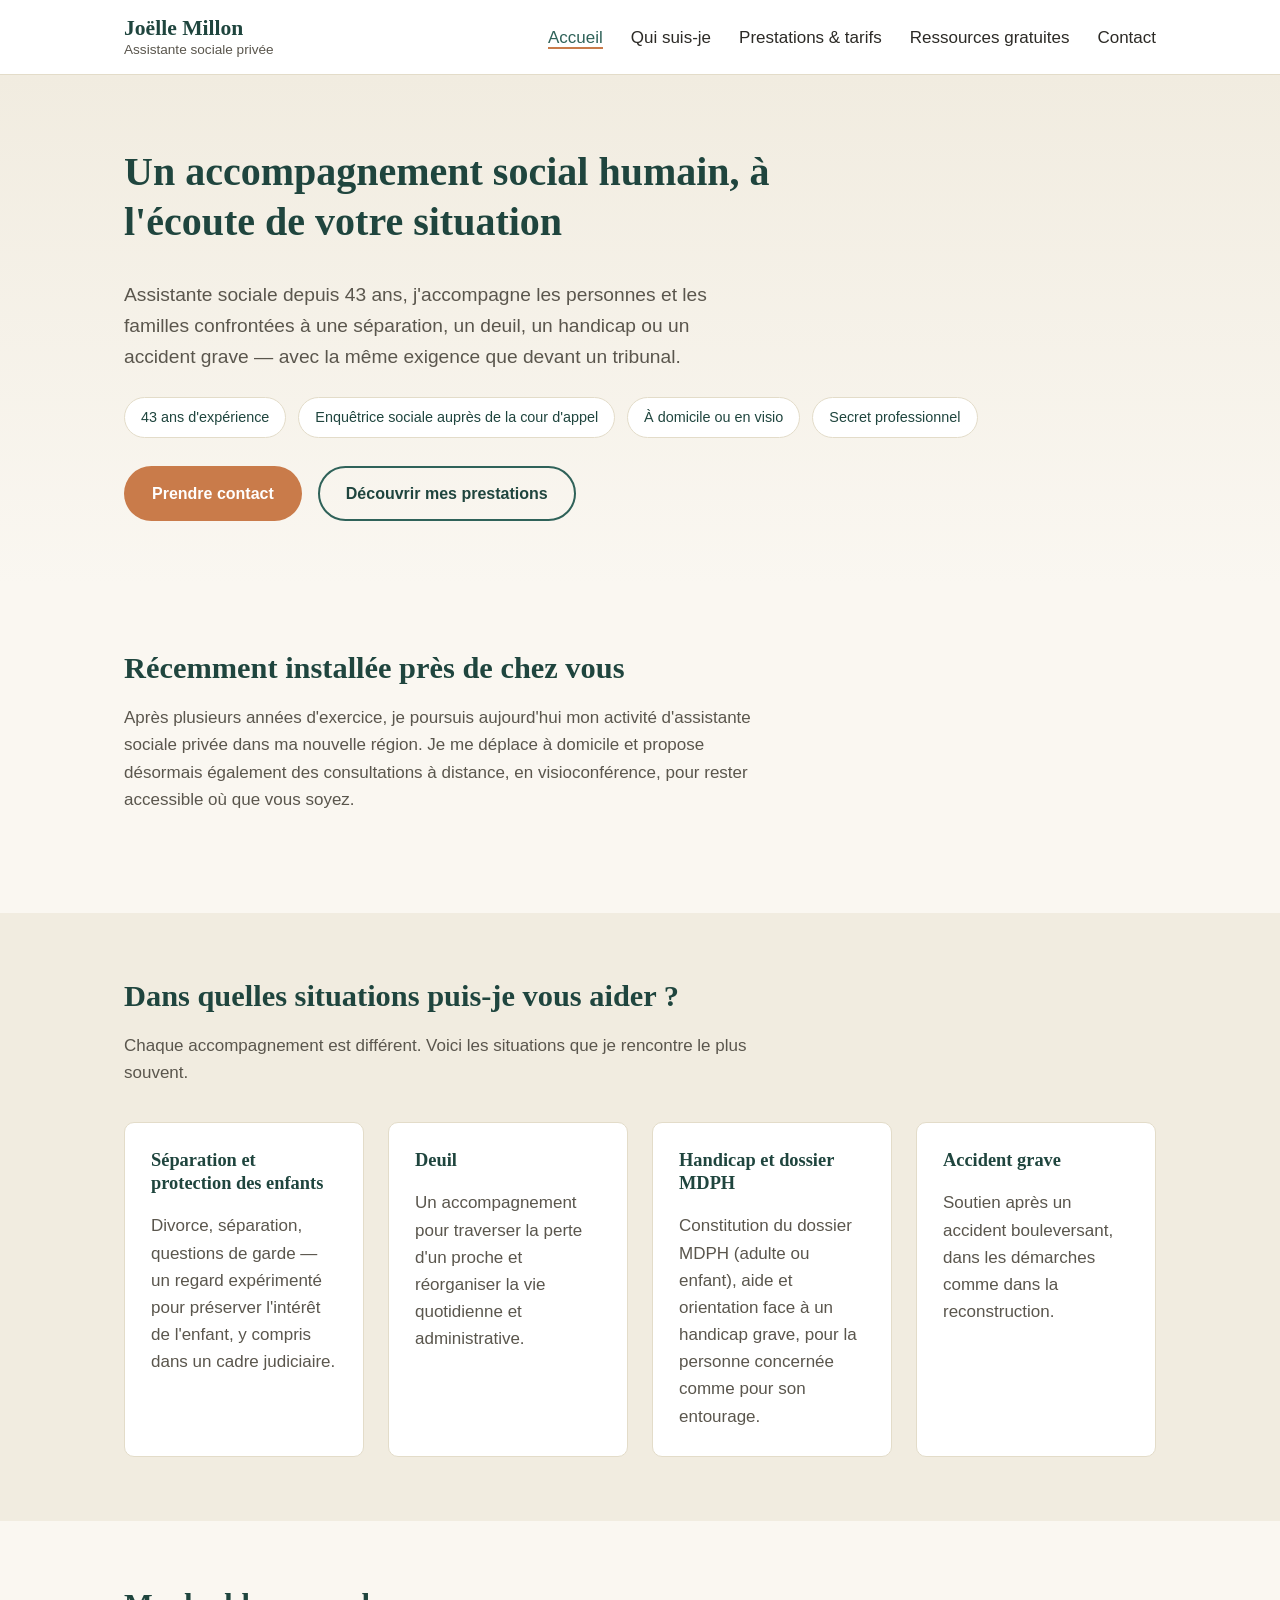
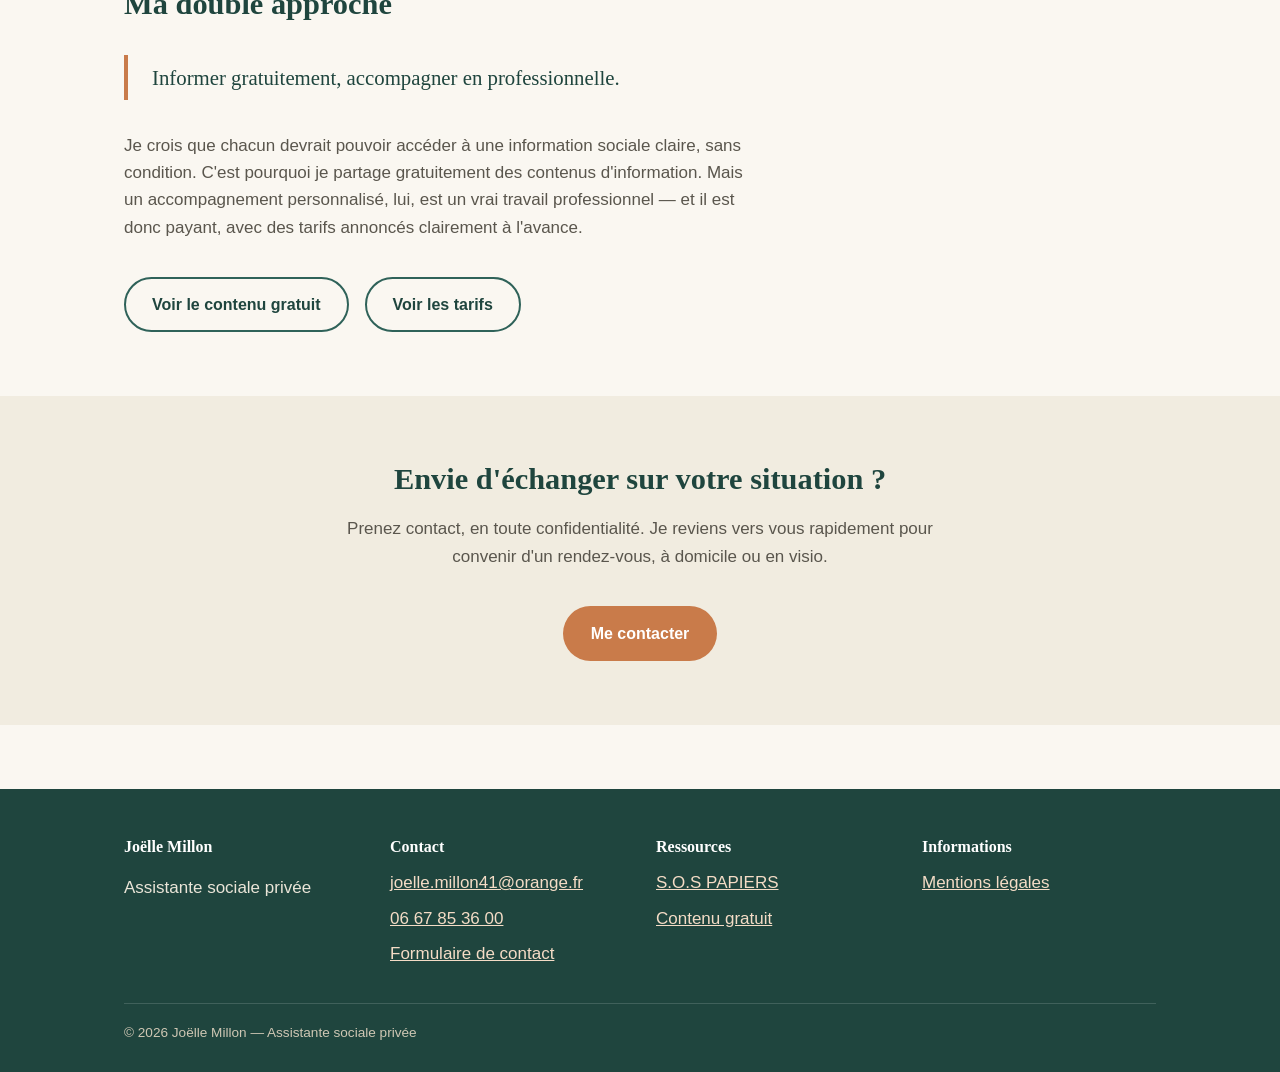
==== commit 4944bb76: "Retirer l'étoile devant le nom dans l'en-tête" ====
--- a/index.html
+++ b/index.html
@@ -13,7 +13,7 @@
 <header class="site-header">
   <div class="nav-wrap">
     <a href="index.html" class="brand">
-      <span class="brand-name">⭐ Joëlle Millon</span>
+      <span class="brand-name">Joëlle Millon</span>
       <span class="brand-tagline">Assistante sociale privée</span>
     </a>
     <button class="nav-toggle" aria-expanded="false" aria-label="Ouvrir le menu">☰ Menu</button>
--- a/assets/css/style.css
+++ b/assets/css/style.css
@@ -1415,3 +1415,18 @@
 }
 
 .mt-0 { margin-top: 0; }
+
+/* ---------- Formulaire : anti-robot ---------- */
+.hp-field {
+  position: absolute;
+  left: -9999px;
+  width: 1px;
+  height: 1px;
+  overflow: hidden;
+}
+
+.form-error {
+  color: #b3261e;
+  font-size: 0.9rem;
+  margin-top: 6px;
+}
